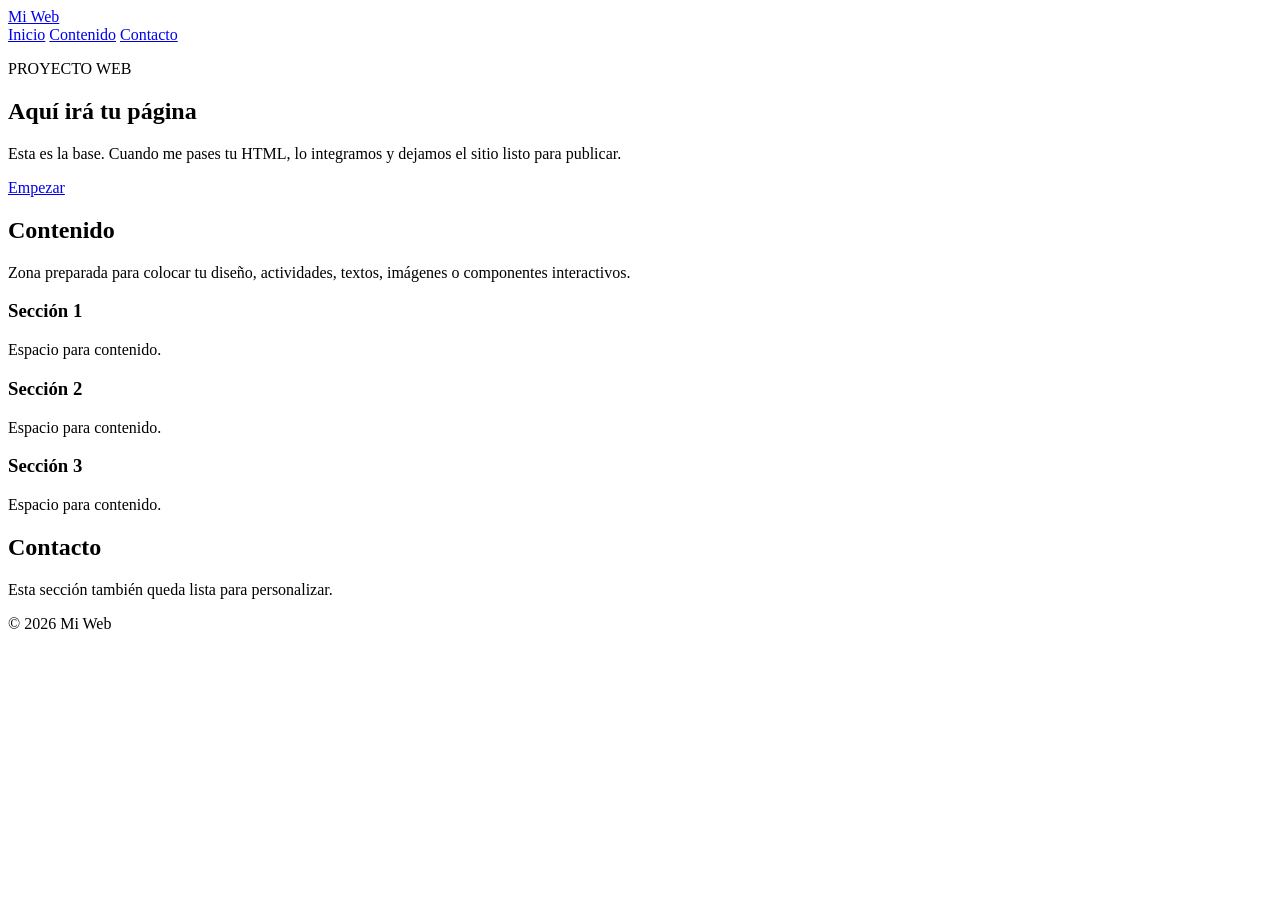
==== index.html @ 4fb62fdf "Crear base inicial de la web" ====
<!DOCTYPE html>
<html lang="es">
<head>
  <meta charset="UTF-8">
  <meta name="viewport" content="width=device-width, initial-scale=1.0">
  <meta name="description" content="Sitio web base">
  <title>Mi sitio web</title>
  <link rel="stylesheet" href="css/style.css">
</head>
<body>
  <header class="hero">
    <nav class="nav container">
      <a class="logo" href="#inicio">Mi Web</a>
      <div class="nav-links">
        <a href="#inicio">Inicio</a>
        <a href="#contenido">Contenido</a>
        <a href="#contacto">Contacto</a>
      </div>
    </nav>

    <section id="inicio" class="hero-content container">
      <p class="eyebrow">PROYECTO WEB</p>
      <h1>Aquí irá tu página</h1>
      <p class="intro">Esta es la base. Cuando me pases tu HTML, lo integramos y dejamos el sitio listo para publicar.</p>
      <a class="button" href="#contenido">Empezar</a>
    </section>
  </header>

  <main>
    <section id="contenido" class="section container">
      <h2>Contenido</h2>
      <p>Zona preparada para colocar tu diseño, actividades, textos, imágenes o componentes interactivos.</p>
      <div class="card-grid">
        <article class="card"><h3>Sección 1</h3><p>Espacio para contenido.</p></article>
        <article class="card"><h3>Sección 2</h3><p>Espacio para contenido.</p></article>
        <article class="card"><h3>Sección 3</h3><p>Espacio para contenido.</p></article>
      </div>
    </section>

    <section id="contacto" class="section section-alt">
      <div class="container">
        <h2>Contacto</h2>
        <p>Esta sección también queda lista para personalizar.</p>
      </div>
    </section>
  </main>

  <footer>
    <div class="container">© 2026 Mi Web</div>
  </footer>

  <script src="js/script.js"></script>
</body>
</html>
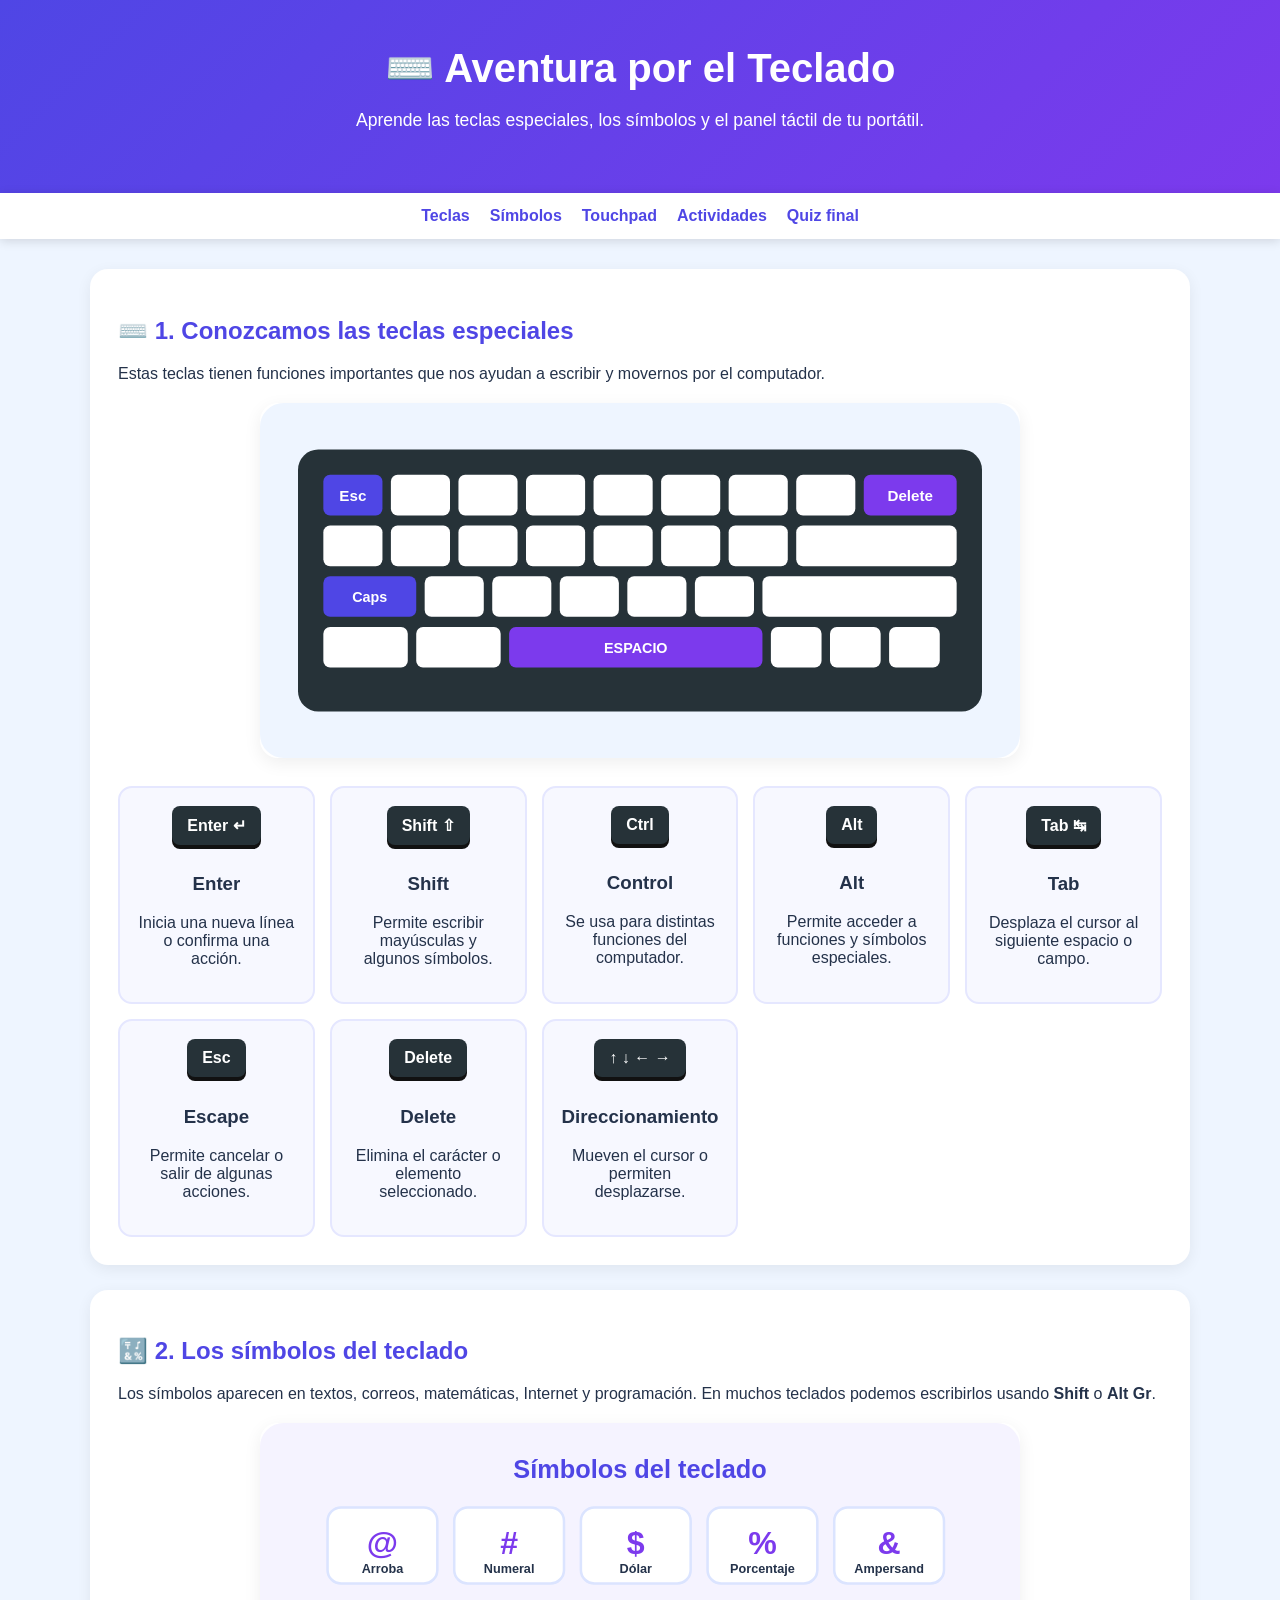
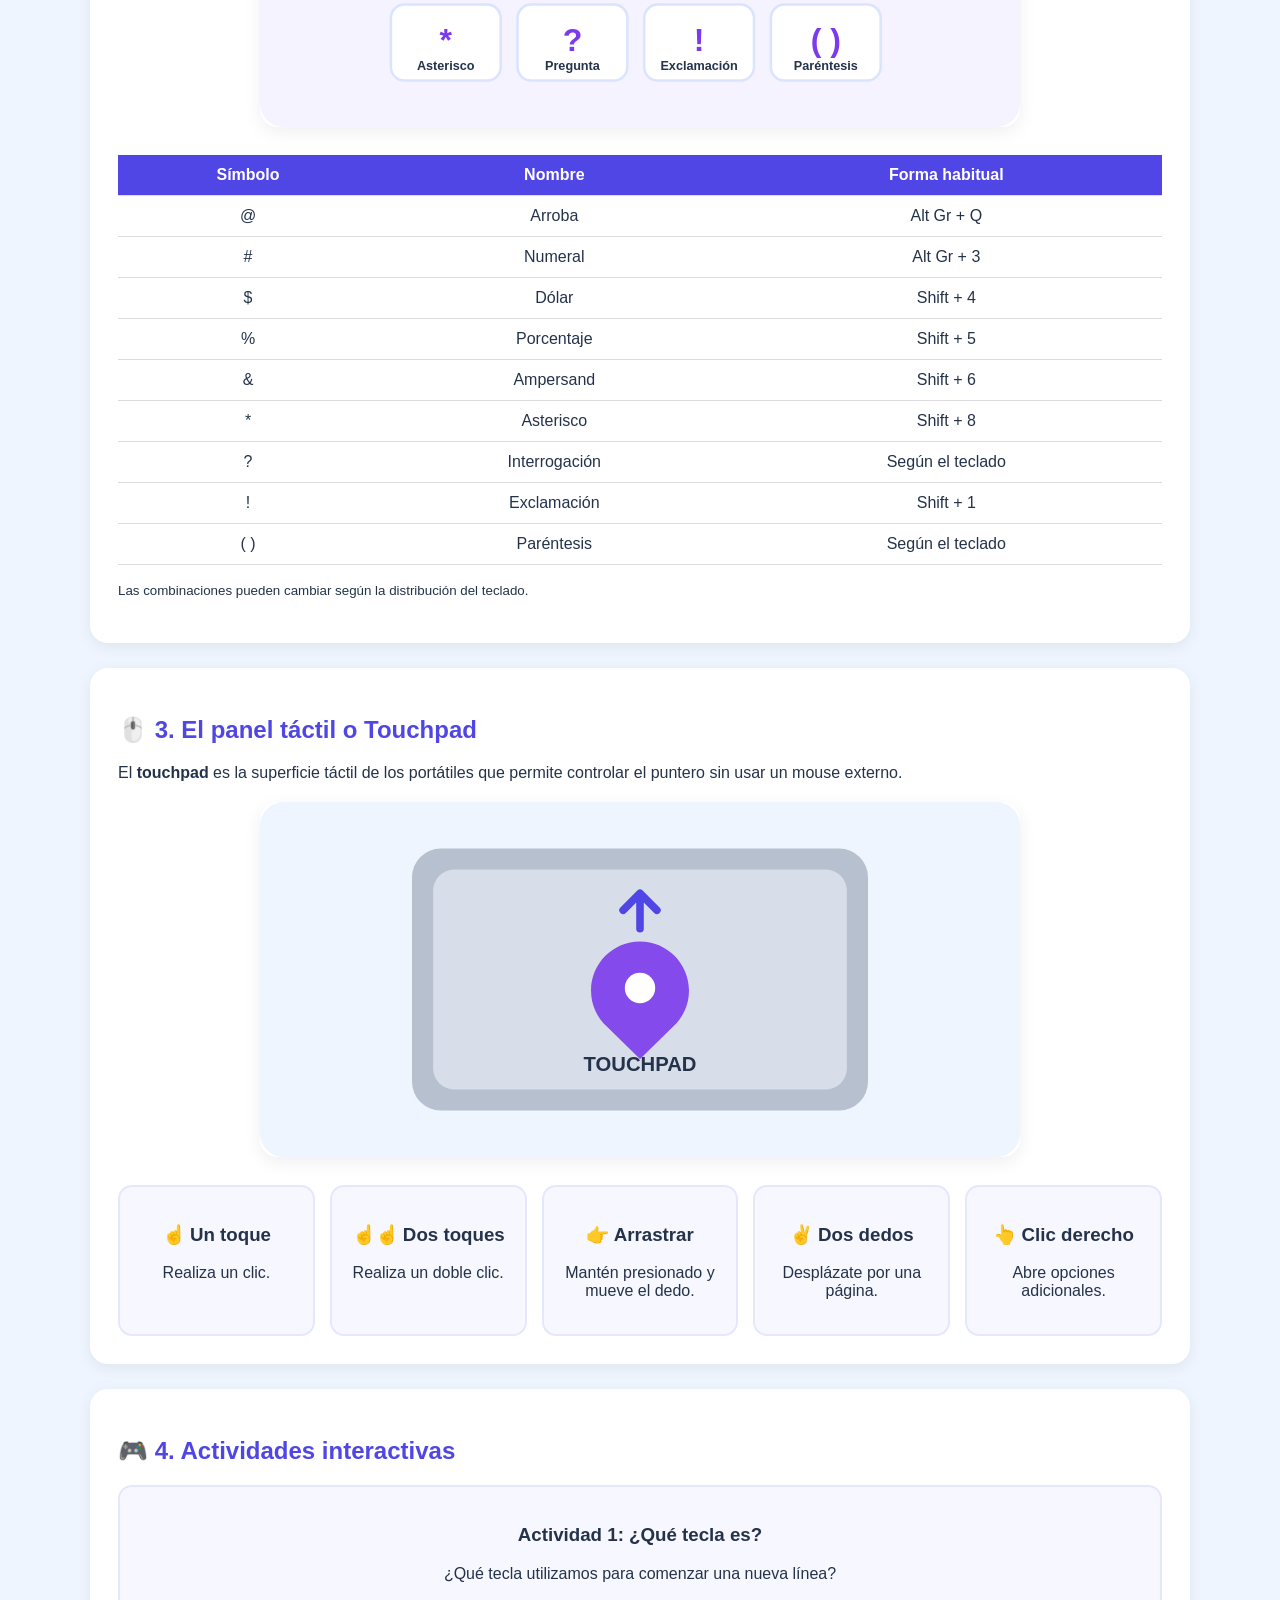
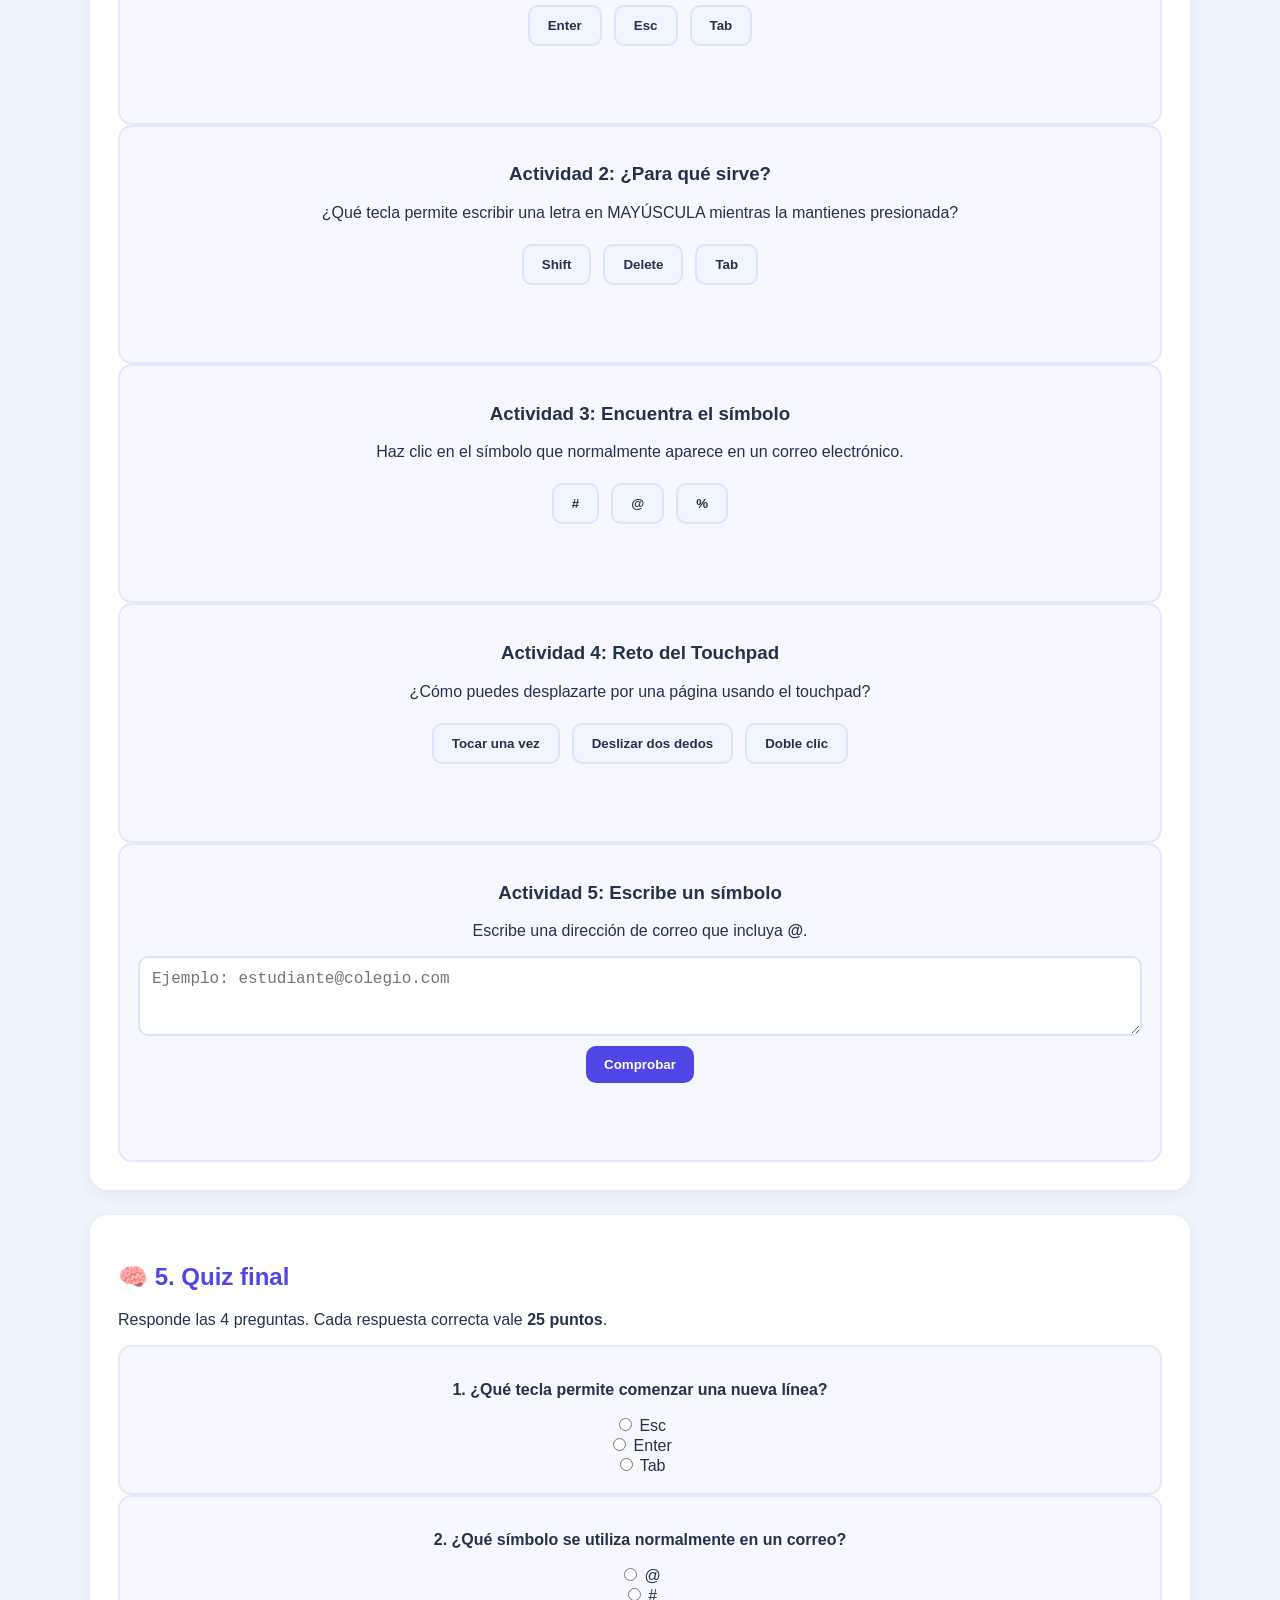
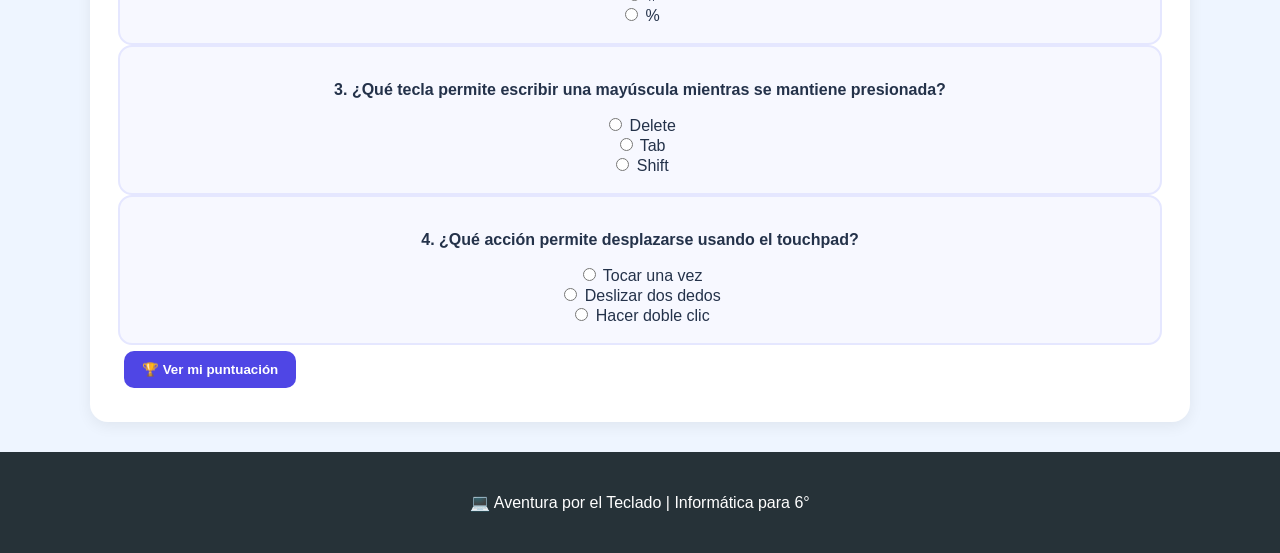
==== commit 01702ca2: "Integrar Aventura por el Teclado con imágenes" ====
--- a/index.html
+++ b/index.html
@@ -1,54 +1 @@
-<!DOCTYPE html>
-<html lang="es">
-<head>
-  <meta charset="UTF-8">
-  <meta name="viewport" content="width=device-width, initial-scale=1.0">
-  <meta name="description" content="Sitio web base">
-  <title>Mi sitio web</title>
-  <link rel="stylesheet" href="css/style.css">
-</head>
-<body>
-  <header class="hero">
-    <nav class="nav container">
-      <a class="logo" href="#inicio">Mi Web</a>
-      <div class="nav-links">
-        <a href="#inicio">Inicio</a>
-        <a href="#contenido">Contenido</a>
-        <a href="#contacto">Contacto</a>
-      </div>
-    </nav>
-
-    <section id="inicio" class="hero-content container">
-      <p class="eyebrow">PROYECTO WEB</p>
-      <h1>Aquí irá tu página</h1>
-      <p class="intro">Esta es la base. Cuando me pases tu HTML, lo integramos y dejamos el sitio listo para publicar.</p>
-      <a class="button" href="#contenido">Empezar</a>
-    </section>
-  </header>
-
-  <main>
-    <section id="contenido" class="section container">
-      <h2>Contenido</h2>
-      <p>Zona preparada para colocar tu diseño, actividades, textos, imágenes o componentes interactivos.</p>
-      <div class="card-grid">
-        <article class="card"><h3>Sección 1</h3><p>Espacio para contenido.</p></article>
-        <article class="card"><h3>Sección 2</h3><p>Espacio para contenido.</p></article>
-        <article class="card"><h3>Sección 3</h3><p>Espacio para contenido.</p></article>
-      </div>
-    </section>
-
-    <section id="contacto" class="section section-alt">
-      <div class="container">
-        <h2>Contacto</h2>
-        <p>Esta sección también queda lista para personalizar.</p>
-      </div>
-    </section>
-  </main>
-
-  <footer>
-    <div class="container">© 2026 Mi Web</div>
-  </footer>
-
-  <script src="js/script.js"></script>
-</body>
-</html>
+<!DOCTYPE html><html lang="es"><head><meta charset="UTF-8"><meta name="viewport" content="width=device-width,initial-scale=1"><title>Aventura por el Teclado</title><style>*{box-sizing:border-box}body{margin:0;font-family:Arial,sans-serif;background:#eef5ff;color:#24324a}header{background:linear-gradient(135deg,#4f46e5,#7c3aed);color:#fff;text-align:center;padding:45px 20px}header h1{font-size:2.5rem;margin:0 0 10px}header p{font-size:1.1rem}nav{background:#fff;text-align:center;padding:14px;position:sticky;top:0;z-index:5;box-shadow:0 2px 10px #0002}nav a{color:#4f46e5;text-decoration:none;font-weight:bold;margin:0 10px}main{max-width:1100px;width:92%;margin:30px auto}section{background:#fff;padding:28px;border-radius:18px;margin-bottom:25px;box-shadow:0 4px 15px #0001}h2{color:#4f46e5}.grid{display:grid;grid-template-columns:repeat(auto-fit,minmax(190px,1fr));gap:15px}.card{background:#f7f8ff;border:2px solid #e5e7ff;border-radius:14px;padding:18px;text-align:center}.key{display:inline-block;background:#263238;color:#fff;border-radius:8px;padding:10px 15px;box-shadow:0 4px #111;font-weight:bold;margin-bottom:10px}button{border:0;border-radius:10px;padding:11px 18px;margin:6px;background:#4f46e5;color:#fff;cursor:pointer;font-weight:bold}.option{background:#f1f5ff;color:#24324a;border:2px solid #dbe4ff}.feedback{font-weight:bold;min-height:25px;margin-top:12px}.correct{color:#16803c}.wrong{color:#c62828}table{width:100%;border-collapse:collapse}th,td{padding:11px;border-bottom:1px solid #ddd;text-align:center}th{background:#4f46e5;color:#fff}.illustration{display:block;width:min(100%,760px);margin:20px auto 28px;border-radius:18px;box-shadow:0 5px 18px #0001}textarea{width:100%;min-height:80px;border:2px solid #dbe4ff;border-radius:10px;padding:12px;font-size:1rem}footer{text-align:center;background:#263238;color:#fff;padding:25px}#final{display:none;text-align:center;background:#f5f3ff;border:3px solid #7c3aed}.bigscore{font-size:3rem;color:#4f46e5;font-weight:bold}@media(max-width:650px){header h1{font-size:2rem}nav a{display:inline-block;margin:5px 7px}section{padding:20px}table{font-size:.85rem}}</style></head><body><header><h1>⌨️ Aventura por el Teclado</h1><p>Aprende las teclas especiales, los símbolos y el panel táctil de tu portátil.</p></header><nav><a href="#teclas">Teclas</a><a href="#simbolos">Símbolos</a><a href="#touchpad">Touchpad</a><a href="#actividades">Actividades</a><a href="#quiz">Quiz final</a></nav><main><section id="teclas"><h2>⌨️ 1. Conozcamos las teclas especiales</h2><p>Estas teclas tienen funciones importantes que nos ayudan a escribir y movernos por el computador.</p><img class="illustration" src="img/teclado.svg" alt="Teclado con teclas especiales"><div class="grid"><div class="card"><div class="key">Enter ↵</div><h3>Enter</h3><p>Inicia una nueva línea o confirma una acción.</p></div><div class="card"><div class="key">Shift ⇧</div><h3>Shift</h3><p>Permite escribir mayúsculas y algunos símbolos.</p></div><div class="card"><div class="key">Ctrl</div><h3>Control</h3><p>Se usa para distintas funciones del computador.</p></div><div class="card"><div class="key">Alt</div><h3>Alt</h3><p>Permite acceder a funciones y símbolos especiales.</p></div><div class="card"><div class="key">Tab ↹</div><h3>Tab</h3><p>Desplaza el cursor al siguiente espacio o campo.</p></div><div class="card"><div class="key">Esc</div><h3>Escape</h3><p>Permite cancelar o salir de algunas acciones.</p></div><div class="card"><div class="key">Delete</div><h3>Delete</h3><p>Elimina el carácter o elemento seleccionado.</p></div><div class="card"><div class="key">↑ ↓ ← →</div><h3>Direccionamiento</h3><p>Mueven el cursor o permiten desplazarse.</p></div></div></section><section id="simbolos"><h2>🔣 2. Los símbolos del teclado</h2><p>Los símbolos aparecen en textos, correos, matemáticas, Internet y programación. En muchos teclados podemos escribirlos usando <strong>Shift</strong> o <strong>Alt Gr</strong>.</p><img class="illustration" src="img/simbolos.svg" alt="Símbolos del teclado"><table><tr><th>Símbolo</th><th>Nombre</th><th>Forma habitual</th></tr><tr><td>@</td><td>Arroba</td><td>Alt Gr + Q</td></tr><tr><td>#</td><td>Numeral</td><td>Alt Gr + 3</td></tr><tr><td>$</td><td>Dólar</td><td>Shift + 4</td></tr><tr><td>%</td><td>Porcentaje</td><td>Shift + 5</td></tr><tr><td>&amp;</td><td>Ampersand</td><td>Shift + 6</td></tr><tr><td>*</td><td>Asterisco</td><td>Shift + 8</td></tr><tr><td>?</td><td>Interrogación</td><td>Según el teclado</td></tr><tr><td>!</td><td>Exclamación</td><td>Shift + 1</td></tr><tr><td>( )</td><td>Paréntesis</td><td>Según el teclado</td></tr></table><p><small>Las combinaciones pueden cambiar según la distribución del teclado.</small></p></section><section id="touchpad"><h2>🖱️ 3. El panel táctil o Touchpad</h2><p>El <strong>touchpad</strong> es la superficie táctil de los portátiles que permite controlar el puntero sin usar un mouse externo.</p><img class="illustration" src="img/touchpad.svg" alt="Touchpad de portátil"><div class="grid"><div class="card"><h3>☝️ Un toque</h3><p>Realiza un clic.</p></div><div class="card"><h3>☝️☝️ Dos toques</h3><p>Realiza un doble clic.</p></div><div class="card"><h3>👉 Arrastrar</h3><p>Mantén presionado y mueve el dedo.</p></div><div class="card"><h3>✌️ Dos dedos</h3><p>Desplázate por una página.</p></div><div class="card"><h3>👆 Clic derecho</h3><p>Abre opciones adicionales.</p></div></div></section><section id="actividades"><h2>🎮 4. Actividades interactivas</h2><div class="card"><h3>Actividad 1: ¿Qué tecla es?</h3><p>¿Qué tecla utilizamos para comenzar una nueva línea?</p><button class="option" onclick="respuesta(this,true,'¡Correcto! Enter permite comenzar una nueva línea.')">Enter</button><button class="option" onclick="respuesta(this,false,'Casi. Prueba otra opción.')">Esc</button><button class="option" onclick="respuesta(this,false,'No es esa.')">Tab</button><p class="feedback"></p></div><div class="card"><h3>Actividad 2: ¿Para qué sirve?</h3><p>¿Qué tecla permite escribir una letra en MAYÚSCULA mientras la mantienes presionada?</p><button class="option" onclick="respuesta(this,true,'¡Muy bien! Shift permite escribir mayúsculas.')">Shift</button><button class="option" onclick="respuesta(this,false,'No es esa.')">Delete</button><button class="option" onclick="respuesta(this,false,'No es esa.')">Tab</button><p class="feedback"></p></div><div class="card"><h3>Actividad 3: Encuentra el símbolo</h3><p>Haz clic en el símbolo que normalmente aparece en un correo electrónico.</p><button class="option" onclick="respuesta(this,false,'No es ese.')">#</button><button class="option" onclick="respuesta(this,true,'¡Correcto! La arroba aparece en los correos electrónicos.')">@</button><button class="option" onclick="respuesta(this,false,'No es ese.')">%</button><p class="feedback"></p></div><div class="card"><h3>Actividad 4: Reto del Touchpad</h3><p>¿Cómo puedes desplazarte por una página usando el touchpad?</p><button class="option" onclick="respuesta(this,false,'Prueba otra opción.')">Tocar una vez</button><button class="option" onclick="respuesta(this,true,'¡Correcto! Usamos dos dedos para desplazarnos.')">Deslizar dos dedos</button><button class="option" onclick="respuesta(this,false,'Eso sirve para otra acción.')">Doble clic</button><p class="feedback"></p></div><div class="card"><h3>Actividad 5: Escribe un símbolo</h3><p>Escribe una dirección de correo que incluya <strong>@</strong>.</p><textarea id="correo" placeholder="Ejemplo: estudiante@colegio.com"></textarea><br><button onclick="validarCorreo()">Comprobar</button><p id="correoFeedback" class="feedback"></p></div></section><section id="quiz"><h2>🧠 5. Quiz final</h2><p>Responde las 4 preguntas. Cada respuesta correcta vale <strong>25 puntos</strong>.</p><div class="card"><p><strong>1. ¿Qué tecla permite comenzar una nueva línea?</strong></p><label><input type="radio" name="q1" value="0"> Esc</label><br><label><input type="radio" name="q1" value="25"> Enter</label><br><label><input type="radio" name="q1" value="0"> Tab</label></div><div class="card"><p><strong>2. ¿Qué símbolo se utiliza normalmente en un correo?</strong></p><label><input type="radio" name="q2" value="25"> @</label><br><label><input type="radio" name="q2" value="0"> #</label><br><label><input type="radio" name="q2" value="0"> %</label></div><div class="card"><p><strong>3. ¿Qué tecla permite escribir una mayúscula mientras se mantiene presionada?</strong></p><label><input type="radio" name="q3" value="0"> Delete</label><br><label><input type="radio" name="q3" value="0"> Tab</label><br><label><input type="radio" name="q3" value="25"> Shift</label></div><div class="card"><p><strong>4. ¿Qué acción permite desplazarse usando el touchpad?</strong></p><label><input type="radio" name="q4" value="0"> Tocar una vez</label><br><label><input type="radio" name="q4" value="25"> Deslizar dos dedos</label><br><label><input type="radio" name="q4" value="0"> Hacer doble clic</label></div><button onclick="calificarQuiz()">🏆 Ver mi puntuación</button></section><section id="final"><h2>🏆 Resultado final</h2><div class="bigscore" id="puntaje">0/100</div><h2 id="mensaje"></h2><p id="detalle"></p><button onclick="location.reload()">🔄 Intentar nuevamente</button></section></main><footer><p>💻 Aventura por el Teclado | Informática para 6°</p></footer><script>let actividades=0,actividadHecha=new Set();function respuesta(b,c,t){let f=b.parentElement.querySelector('.feedback');if(c){f.textContent='✅ '+t;f.className='feedback correct';if(!actividadHecha.has(b.parentElement)){actividades+=5;actividadHecha.add(b.parentElement)}}else{f.textContent='❌ '+t;f.className='feedback wrong'}}function validarCorreo(){let t=document.getElementById('correo').value,f=document.getElementById('correoFeedback');if(t.includes('@')){f.textContent='✅ ¡Excelente! Encontraste la arroba.';f.className='feedback correct';if(!actividadHecha.has('correo')){actividades+=5;actividadHecha.add('correo')}}else{f.textContent='❌ Falta el símbolo @. ¡Inténtalo otra vez!';f.className='feedback wrong'}}function calificarQuiz(){let total=actividades;for(let i=1;i<=4;i++){let s=document.querySelector('input[name="q'+i+'"]:checked');if(s)total+=+s.value}total=Math.min(total,100);document.getElementById('puntaje').textContent=total+'/100';let m,d;if(total>=90){m='🎉 ¡Excelente trabajo!';d='Dominas muy bien las teclas, los símbolos y el touchpad. ¡Sigue así!'}else if(total>=70){m='🌟 ¡Muy bien!';d='Tienes un buen dominio. Un poco más de práctica y serás un experto.'}else if(total>=50){m='💪 ¡Buen esfuerzo!';d='Ya tienes una buena base. Repasa y vuelve a intentarlo.'}else{m='📚 ¡No te rindas!';d='Cada intento ayuda a aprender. Repasa el contenido y vuelve a intentarlo.'}document.getElementById('mensaje').textContent=m;document.getElementById('detalle').textContent=d;document.getElementById('final').style.display='block';document.getElementById('final').scrollIntoView({behavior:'smooth'})}</script></body></html>
